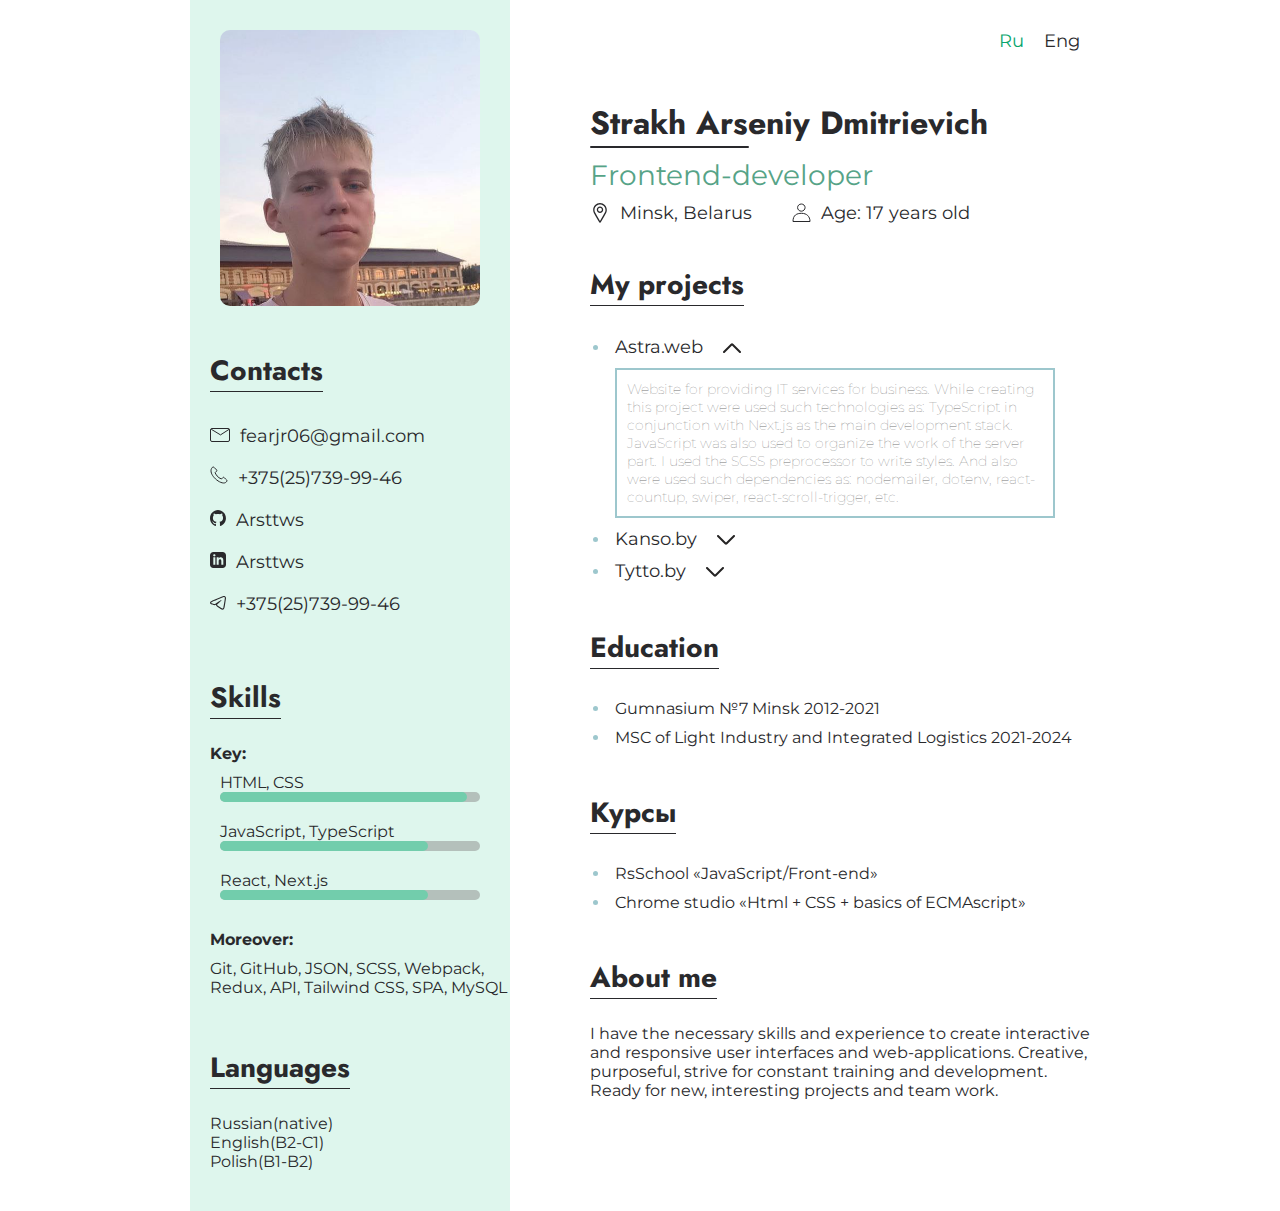
==== eng.html @ f15cf505 "feat: add english page" ====
<!DOCTYPE html>
<html lang="en">
<head>
  <meta charset="UTF-8">
  <meta name="viewport" content="width=device-width, initial-scale=1.0">
  <title>Document</title>
  <link rel="stylesheet" href="style.css">
</head>
<body>
  <div class="wrapper">
    <div class="main">
      <div class="left-side">
        <div class="image">
          <img src="imgs/photo.jpg" alt="img">
        </div>
        <div class="contacts">
          <h2>Contacts</h2>
          <p><img src="imgs/mail.svg" alt=""><a href="mailto:fearjr06@gmail.com">fearjr06@gmail.com</a></p>
          <p><img src="imgs/phone.svg" alt=""><a href="tel: +375257399946">+375(25)739-99-46</a></p>
          <p><img src="imgs/github.svg" alt=""><a href="https://github.com/Arsttws">Arsttws</a></p>
          <p><img src="imgs/linked.svg" alt=""><a href="https://www.linkedin.com/in/arsttws/">Arsttws</a></p>
          <p><img src="imgs/tg.svg" alt=""><a href="https://t.me/arsttws">+375(25)739-99-46</a></p>
        </div>
        <div class="skills">
          <h2>Skills</h2>
          <p><b>Key:</b></p>
          <div class="langs">
            <div class="skill">
              <p>HTML, CSS</p>
              <div class="bar-container">
                <div class="progress" style="width: 95%;"></div>
              </div>
            </div>
            <div class="skill">
              <p>JavaScript, TypeScript</p>
              <div class="bar-container">
                <div class="progress" style="width: 80%;"></div>
              </div>
            </div>
            <div class="skill" style="margin-bottom: 20px;">
              <p>React, Next.js</p>
              <div class="bar-container">
                <div class="progress" style="width: 80%;"></div>
              </div>
            </div>
            <div class="other-skills">
              <p style="margin-bottom: 10px;"><b>Moreover:</b></p>
              <p>Git, GitHub, JSON, SCSS,
                Webpack, Redux, API,
                Tailwind CSS, SPA, MySQL</p>
            </div>
          </div>
        </div>
        <div class="languages">
          <h2>Languages</h2>
          <p>Russian(native)<br>
            English(B2-C1)<br>
            Polish(B1-B2)</p>
        </div>
      </div>
      <div class="right-side">
        <div class="change-lang">
          <a href="/" class="active-page-language">Ru</a>
          <a href="eng.html">Eng</p>
        </div>
        <div class="about">
          <div class="name">
            <h2>Strakh Arseniy Dmitrievich</h2>
          </div>
          <p class="employment">Frontend-developer</p>
          <div class="additional">
            <div class="location">
              <img src="imgs/location.svg" alt="location">
              <p>Minsk, Belarus</p>
            </div>
            <div class="age">
              <img src="imgs/age.svg" alt="age">
              <p>Age: 17 years old</p>
            </div>
          </div>
        </div>
        <div class="projects">
          <h2>My projects</h2>
          <ul>
            <li><span><a href="https://e-astra-web.vercel.app/" target="_blank">Astra.web</a></span><span class="project-info pi1 active"><img src="imgs/arrow.svg" alt="arrow"></span>
              <div class="project-description pd1 active">
                <p>Website for providing IT services for business. While creating this project were used such technologies as:
                    TypeScript in conjunction with Next.js as the main development stack.
                    JavaScript was also used to organize the work of the server part.
                    I used the SCSS preprocessor to write styles.
                    And also were used such dependencies as: nodemailer, dotenv, react-countup, swiper, react-scroll-trigger, etc.
                </p>  
              </div>
            </li>
            <li><span><a href="https://kanso.by" target="_blank">Kanso.by</a></span><span class="project-info pi2"><img src="imgs/arrow.svg" alt="arrow"></span>
              <div class="project-description pd2">
                <p>
                Participated in the development of a sushi-bar website using CMS WordPress.
                My responsibilities included editing website pages
                and product cards, changing the appearance and
                page information using CSS and JS,
                finding and eliminating errors in the operation of the site.
                </p>  
              </div>
            </li>
            <li><span><a href="https://tytto.by" target="_blank">Tytto.by</a></span><span class="project-info pi3"><img src="imgs/arrow.svg" alt="arrow"></span>
              <div class="project-description pd3">
                <p>Participated in the development of an online children's clothing store using CMS WordPress.
                    My responsibilities included editing website pages
                    and product cards, changing the appearance and
                    page information using CSS and JS,
                    finding and eliminating errors in the operation of the site.
                </p>  
              </div>
          </ul>
        </div>
        <div class="education">
          <h2>Education</h2>
          <ul>
            <li><span>Gumnasium №7 Minsk 2012-2021</span></li>
            <li><span>MSC of Light Industry and Integrated Logistics 2021-2024</span></li>
          </ul>
        </div>
        <div class="courses">
          <h2>Курсы</h2>
          <ul>
            <li><span>RsSchool «JavaScript/Front-end»</span></li>
            <li><span>Chrome studio «Html + CSS + basics of ECMAscript»</span></li>
          </ul>
        </div>
        <div class="about-myself">
          <h2>About me</h2>
          <p>
            I have the necessary skills and experience to create
interactive and responsive user interfaces
and web-applications.
Creative, purposeful, strive for constant
training and development.
Ready for new, interesting projects and team work.
          </p>
        </div>
      </div>
    </div>
  </div>
  <script src="main.js"></script>
</body>
</html>
---- style.css ----
@import url('https://fonts.googleapis.com/css2?family=Montserrat&display=swap');
@import url('https://fonts.googleapis.com/css2?family=Jost&display=swap');
:root {
    --headline-text-color: rgba(80, 155, 165, 0.562);
    --headline-text-size: 28px;
    --light-green: #7edab849;
    --bright-green: #09A56D;
  }

*{
    margin: 0;
    padding: 0;
    box-sizing: border-box;
    outline: 0;
    font-family: 'Montserrat', sans-serif;
    color: #29292C;
}
h2{
    font-size: var(--headline-text-size);
    font-family: 'Jost', sans-serif;
    width: fit-content;
    margin-bottom: 25px;
}
h2::after{
    content: '';
    display: flex;
    width: 100%;
    height: 1px;
    background: #29292C;
}
a{
    font-size: 18px;
    text-decoration: none;
}
a:hover{
    color: var(--bright-green);
}
.wrapper{
    max-width: 900px;
    width: 100%;
    margin: 0 auto;
}
.main{
    display: flex;
}
.contacts p img{
    margin-right: 10px;
}
.employment{
    margin-bottom: 10px;
    font-size: 28px;
    color: #56A387;
}
.about{
    margin-top: 100px;
}
.name h2{
    font-size: 32px;
    margin-bottom: 10px;
}
.name h2::after{
    width: 40%;
    height: 2px;
    border-radius: 2px;
}
.additional, .additional div{
    display: flex;
}
.additional div img{
    margin-right: 10px;
}
.additional div:first-child{
    margin-right: 40px;
}
.info{
    max-width: 500px;
    margin-bottom: 60px;
    margin-top: 40px;
}
/* .info p{
    color: #a4a4a4;
} */
ul li{
    color: var(--headline-text-color);
    padding: 5px;
    margin-left: 20px;
}
ul li span a{
    text-decoration: none;
}
ul li span a:hover{
    color: var(--headline-text-color);
}
.left-side{
    background-color: #7edab841;
    max-width: 320px;
    padding-left: 20px;
    padding-top: 30px;
}
.left-side .image img{
    max-width: 260px;
    border-radius:10px;
}
.left-side .image{
    margin-bottom: 40px;
    margin-left: 10px;
}
.contacts p{
    font-size: var(--headline-text-size);
    color: var(--headline-text-color);
    font-family: josefin;
    margin-bottom: 10px;
}
.contacts{
    margin-bottom: 60px;
}
.bar-container{
    width: 260px;
    background-color: #8B8B8B;
    opacity: .5;
    height: 10px;
    border-radius: 5px;
    position: relative;
}
.progress{
    position: absolute;
    background-color: var(--bright-green);
    height: 10px;
    border-radius: 5px;
}
.skill{
    padding: 10px;
}
.projects{
    margin-bottom: 40px;
    margin-top: 40px;
}
.education{
    margin-bottom: 40px;
}
.courses{
    margin-bottom: 40px;
}
.languages{
    margin-top: 50px;
    margin-bottom: 40px;
}
.languages .lang{
    padding: 10px;
}
.project-info{
    margin-left: 20px;
    cursor: pointer;
}
.project-info:hover img{
    transform: scale(1.2);
}
.project-description{
    display: none;
    margin-top: 10px;
    border: 2px solid var(--headline-text-color);
    max-width: 440px;
    transition: all .3s ease-in-out;
}
.project-description.active{
    display: block;
}
.project-description p{
    padding: 10px;
    font-size: 14px;
    color: #757575;
    font-family: Montserrat;
    font-weight: 100;
}
.project-description p ul li{
    font-size: 14px;
    color: #757575;
    font-family: Montserrat;
    font-weight: 100;
}
.project-info.active img{
    transform: rotate(180deg);
}
.right-side{
    margin-right: 0;
    margin-left: auto;
    padding-left: 50px;
    position: relative;
}
.change-lang{
    display: flex;
    position: absolute;
    right: 0;
    top: 20px;
}
.change-lang a{
    padding: 10px;
}
.active-page-language{
    color: var(--bright-green);
}
.about-myself{
    max-width: 500px;
}
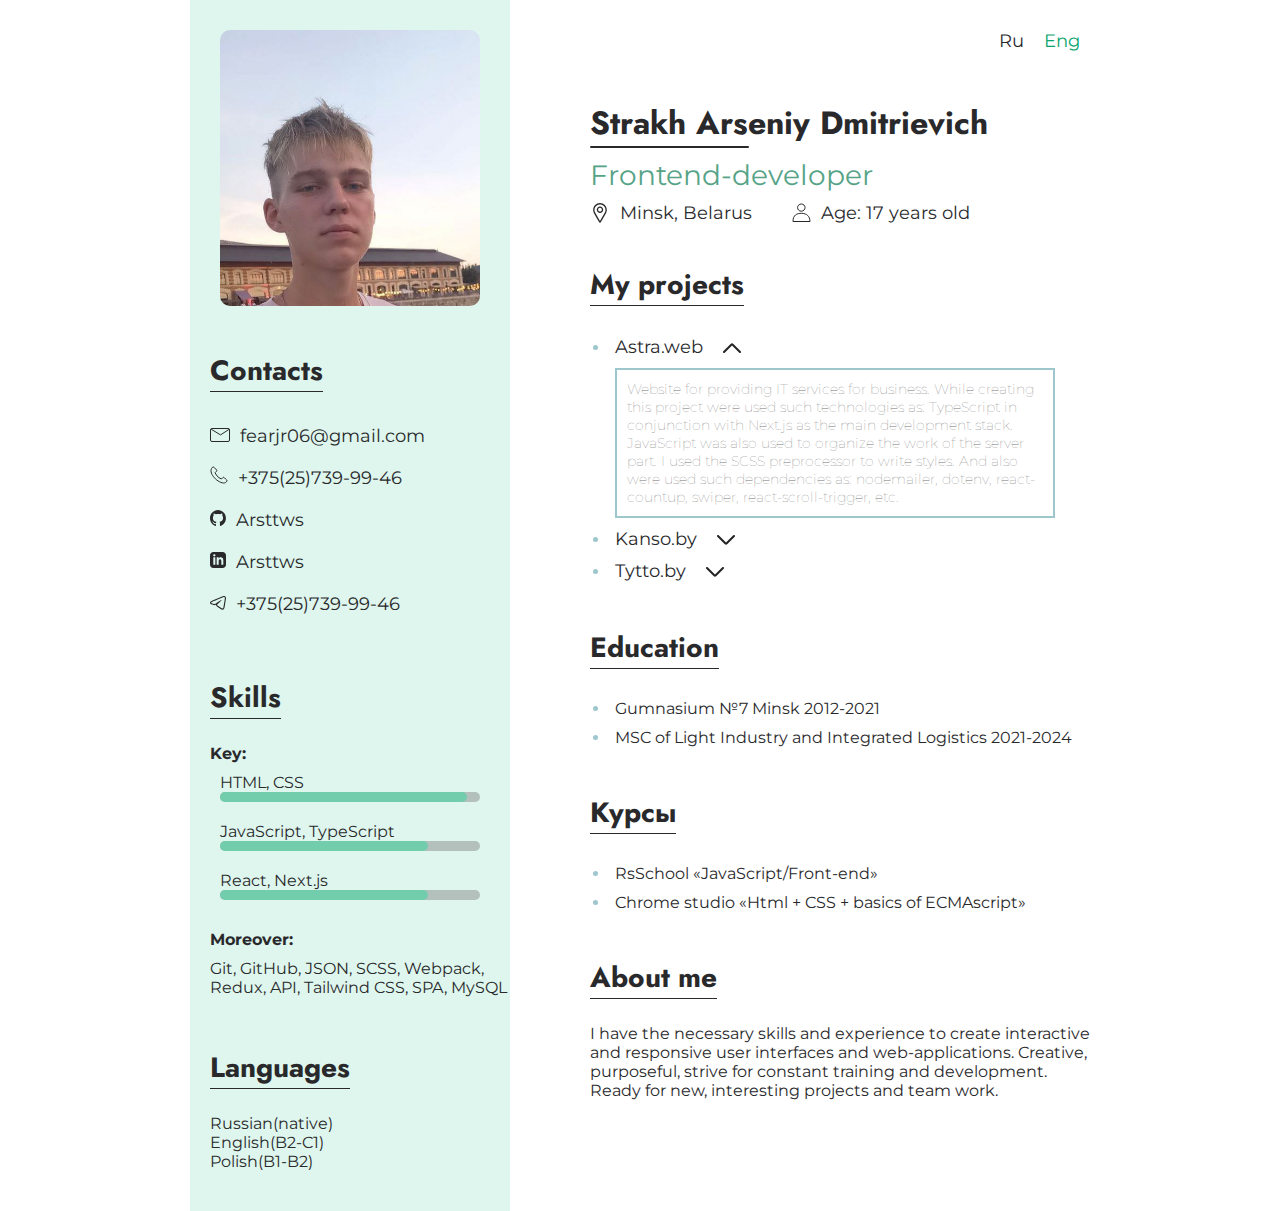
==== commit 15cdab5c: "feat: fix language control" ====
--- a/eng.html
+++ b/eng.html
@@ -57,11 +57,11 @@
             English(B2-C1)<br>
             Polish(B1-B2)</p>
         </div>
-      </div>
+      </div>  
       <div class="right-side">
         <div class="change-lang">
-          <a href="/" class="active-page-language">Ru</a>
-          <a href="eng.html">Eng</p>
+          <a href="https://arsttws.github.io/cv">Ru</a>
+          <a class="active-page-language" href="/">Eng</p>
         </div>
         <div class="about">
           <div class="name">
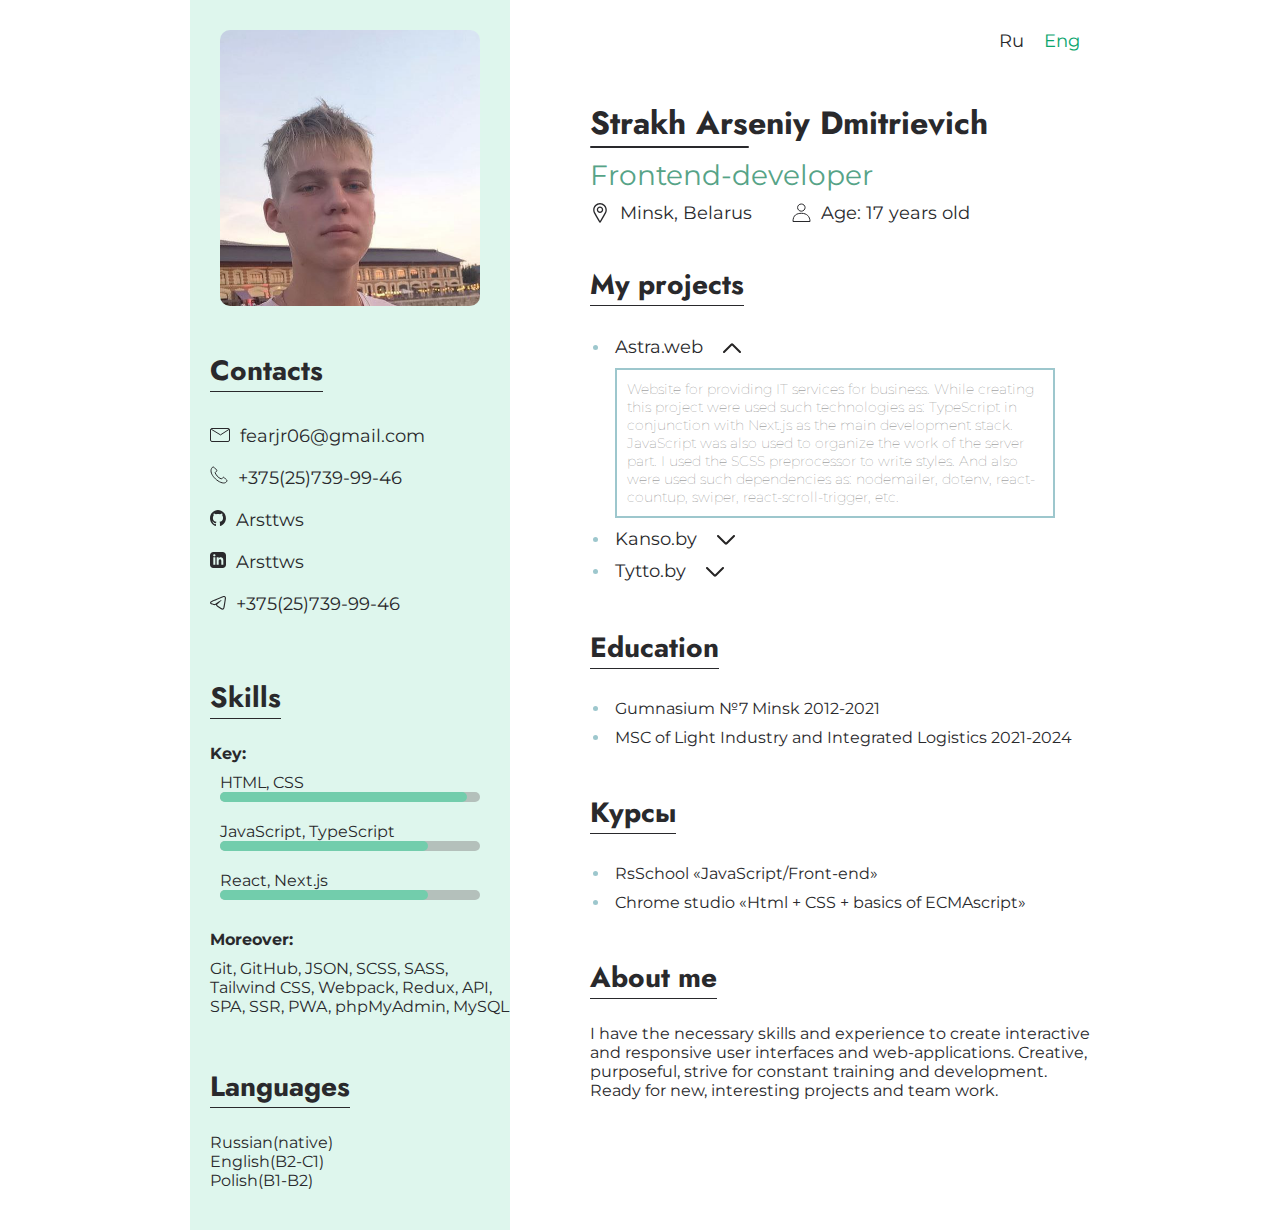
==== commit 78d5888d: "feat: add skills" ====
--- a/eng.html
+++ b/eng.html
@@ -46,8 +46,10 @@
             <div class="other-skills">
               <p style="margin-bottom: 10px;"><b>Moreover:</b></p>
               <p>Git, GitHub, JSON, SCSS,
-                Webpack, Redux, API,
-                Tailwind CSS, SPA, MySQL</p>
+                SASS, Tailwind CSS, Webpack,
+                Redux, API, SPA, SSR, PWA,
+                phpMyAdmin, MySQL
+              </p>
             </div>
           </div>
         </div>
@@ -60,7 +62,7 @@
       </div>  
       <div class="right-side">
         <div class="change-lang">
-          <a href="https://arsttws.github.io/cv">Ru</a>
+          <a href="https://arsttws.github.io/cv/">Ru</a>
           <a class="active-page-language" href="/">Eng</p>
         </div>
         <div class="about">
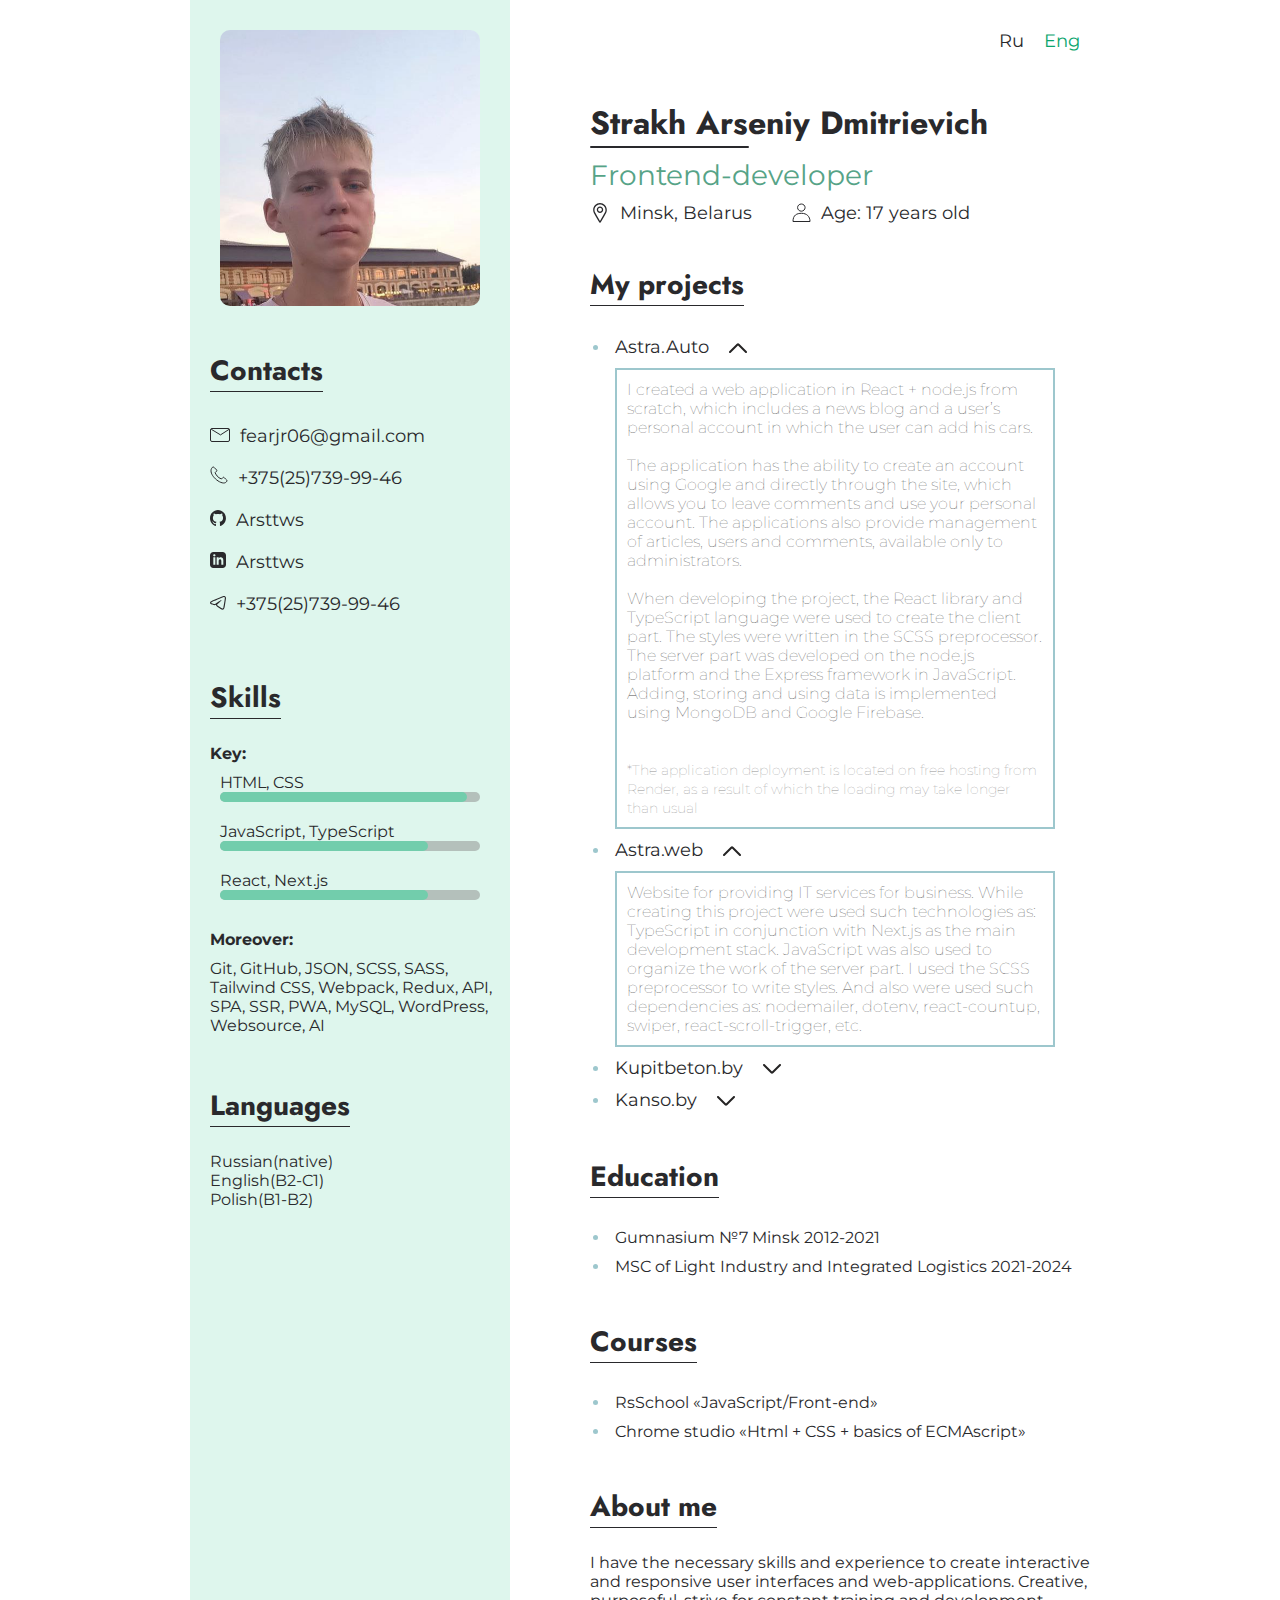
==== commit 693024da: "feat: change eng version" ====
--- a/eng.html
+++ b/eng.html
@@ -48,7 +48,7 @@
               <p>Git, GitHub, JSON, SCSS,
                 SASS, Tailwind CSS, Webpack,
                 Redux, API, SPA, SSR, PWA,
-                phpMyAdmin, MySQL
+                MySQL, WordPress, Websource, AI
               </p>
             </div>
           </div>
@@ -84,6 +84,19 @@
         <div class="projects">
           <h2>My projects</h2>
           <ul>
+            <li><span><a href="https://astra-auto.onrender.com/" target="_blank">Astra.Auto</a></span><span class="project-info pi1 active"><img src="imgs/arrow.svg" alt="arrow"></span>
+              <div class="project-description pd1 active">
+                <p>
+                  I created a web application in React + node.js  from scratch, which includes a news blog and a user’s personal account in which the user can add his cars.<br><br>The application has the ability to create an account using Google and directly through the site, which allows you to leave comments and use your personal account.
+                  The applications also provide management of articles, users and comments, available only to administrators.<br><br>
+                  When developing the project, the React library and TypeScript language were used to create the client part. The styles were written in the SCSS preprocessor.
+                  The server part was developed on the node.js platform and the Express framework in JavaScript. Adding, storing and using data is implemented using MongoDB and Google Firebase.
+                   <br>
+                   <br><br>
+                  <span style="color: #8f8f8f; font-size: 14px;">*The application deployment is located on free hosting from Render, as a result of which the loading may take longer than usual</span>
+                </p>  
+              </div>
+            </li>
             <li><span><a href="https://e-astra-web.vercel.app/" target="_blank">Astra.web</a></span><span class="project-info pi1 active"><img src="imgs/arrow.svg" alt="arrow"></span>
               <div class="project-description pd1 active">
                 <p>Website for providing IT services for business. While creating this project were used such technologies as:
@@ -91,6 +104,13 @@
                     JavaScript was also used to organize the work of the server part.
                     I used the SCSS preprocessor to write styles.
                     And also were used such dependencies as: nodemailer, dotenv, react-countup, swiper, react-scroll-trigger, etc.
+                </p>  
+              </div>
+            </li>
+            <li><span><a href="https://test.unicars.by" target="_blank">Kupitbeton.by</a></span><span class="project-info pi3"><img src="imgs/arrow.svg" alt="arrow"></span>
+              <div class="project-description pd3">
+                <p>            
+                  The project is an online platform that combines services for the delivery and production of concrete. Users can easily order various types of concrete and mortars, indicating the required volume, composition and delivery distance through the website. The platform has a convenient catalog of services, where users can familiarize themselves with the available options and choose the best one for their needs.<br> The store design is adapted for easy use on various devices, making it accessible to users with mobile devices. The development was based on PHP, JavaScript, HTML and CSS technologies to ensure the functionality and attractive appearance of the web application. CMS Websource is used as a platform for site administration, allowing you to easily and quickly make changes and manage functionality.
                 </p>  
               </div>
             </li>
@@ -105,15 +125,6 @@
                 </p>  
               </div>
             </li>
-            <li><span><a href="https://tytto.by" target="_blank">Tytto.by</a></span><span class="project-info pi3"><img src="imgs/arrow.svg" alt="arrow"></span>
-              <div class="project-description pd3">
-                <p>Participated in the development of an online children's clothing store using CMS WordPress.
-                    My responsibilities included editing website pages
-                    and product cards, changing the appearance and
-                    page information using CSS and JS,
-                    finding and eliminating errors in the operation of the site.
-                </p>  
-              </div>
           </ul>
         </div>
         <div class="education">
@@ -124,7 +135,7 @@
           </ul>
         </div>
         <div class="courses">
-          <h2>Курсы</h2>
+          <h2>Courses</h2>
           <ul>
             <li><span>RsSchool «JavaScript/Front-end»</span></li>
             <li><span>Chrome studio «Html + CSS + basics of ECMAscript»</span></li>
--- a/style.css
+++ b/style.css
@@ -1,204 +1,205 @@
-@import url('https://fonts.googleapis.com/css2?family=Montserrat&display=swap');
-@import url('https://fonts.googleapis.com/css2?family=Jost&display=swap');
+@import url("https://fonts.googleapis.com/css2?family=Montserrat&display=swap");
+@import url("https://fonts.googleapis.com/css2?family=Jost&display=swap");
 :root {
-    --headline-text-color: rgba(80, 155, 165, 0.562);
-    --headline-text-size: 28px;
-    --light-green: #7edab849;
-    --bright-green: #09A56D;
-  }
+  --headline-text-color: rgba(80, 155, 165, 0.562);
+  --headline-text-size: 28px;
+  --light-green: #7edab849;
+  --bright-green: #09a56d;
+}
 
-*{
-    margin: 0;
-    padding: 0;
-    box-sizing: border-box;
-    outline: 0;
-    font-family: 'Montserrat', sans-serif;
-    color: #29292C;
-}
-h2{
-    font-size: var(--headline-text-size);
-    font-family: 'Jost', sans-serif;
-    width: fit-content;
-    margin-bottom: 25px;
-}
-h2::after{
-    content: '';
-    display: flex;
-    width: 100%;
-    height: 1px;
-    background: #29292C;
-}
-a{
-    font-size: 18px;
-    text-decoration: none;
-}
-a:hover{
-    color: var(--bright-green);
-}
-.wrapper{
-    max-width: 900px;
-    width: 100%;
-    margin: 0 auto;
-}
-.main{
-    display: flex;
-}
-.contacts p img{
-    margin-right: 10px;
-}
-.employment{
-    margin-bottom: 10px;
-    font-size: 28px;
-    color: #56A387;
-}
-.about{
-    margin-top: 100px;
-}
-.name h2{
-    font-size: 32px;
-    margin-bottom: 10px;
-}
-.name h2::after{
-    width: 40%;
-    height: 2px;
-    border-radius: 2px;
-}
-.additional, .additional div{
-    display: flex;
-}
-.additional div img{
-    margin-right: 10px;
-}
-.additional div:first-child{
-    margin-right: 40px;
-}
-.info{
-    max-width: 500px;
-    margin-bottom: 60px;
-    margin-top: 40px;
+* {
+  margin: 0;
+  padding: 0;
+  box-sizing: border-box;
+  outline: 0;
+  font-family: "Montserrat", sans-serif;
+  color: #29292c;
+}
+h2 {
+  font-size: var(--headline-text-size);
+  font-family: "Jost", sans-serif;
+  width: fit-content;
+  margin-bottom: 25px;
+}
+h2::after {
+  content: "";
+  display: flex;
+  width: 100%;
+  height: 1px;
+  background: #29292c;
+}
+a {
+  font-size: 18px;
+  text-decoration: none;
+}
+a:hover {
+  color: var(--bright-green);
+}
+.wrapper {
+  max-width: 900px;
+  width: 100%;
+  margin: 0 auto;
+}
+.main {
+  display: flex;
+}
+.contacts p img {
+  margin-right: 10px;
+}
+.employment {
+  margin-bottom: 10px;
+  font-size: 28px;
+  color: #56a387;
+}
+.about {
+  margin-top: 100px;
+}
+.name h2 {
+  font-size: 32px;
+  margin-bottom: 10px;
+}
+.name h2::after {
+  width: 40%;
+  height: 2px;
+  border-radius: 2px;
+}
+.additional,
+.additional div {
+  display: flex;
+}
+.additional div img {
+  margin-right: 10px;
+}
+.additional div:first-child {
+  margin-right: 40px;
+}
+.info {
+  max-width: 500px;
+  margin-bottom: 60px;
+  margin-top: 40px;
 }
 /* .info p{
     color: #a4a4a4;
 } */
-ul li{
-    color: var(--headline-text-color);
-    padding: 5px;
-    margin-left: 20px;
-}
-ul li span a{
-    text-decoration: none;
-}
-ul li span a:hover{
-    color: var(--headline-text-color);
-}
-.left-side{
-    background-color: #7edab841;
-    max-width: 320px;
-    padding-left: 20px;
-    padding-top: 30px;
-}
-.left-side .image img{
-    max-width: 260px;
-    border-radius:10px;
-}
-.left-side .image{
-    margin-bottom: 40px;
-    margin-left: 10px;
-}
-.contacts p{
-    font-size: var(--headline-text-size);
-    color: var(--headline-text-color);
-    font-family: josefin;
-    margin-bottom: 10px;
-}
-.contacts{
-    margin-bottom: 60px;
-}
-.bar-container{
-    width: 260px;
-    background-color: #8B8B8B;
-    opacity: .5;
-    height: 10px;
-    border-radius: 5px;
-    position: relative;
-}
-.progress{
-    position: absolute;
-    background-color: var(--bright-green);
-    height: 10px;
-    border-radius: 5px;
-}
-.skill{
-    padding: 10px;
-}
-.projects{
-    margin-bottom: 40px;
-    margin-top: 40px;
-}
-.education{
-    margin-bottom: 40px;
-}
-.courses{
-    margin-bottom: 40px;
-}
-.languages{
-    margin-top: 50px;
-    margin-bottom: 40px;
-}
-.languages .lang{
-    padding: 10px;
-}
-.project-info{
-    margin-left: 20px;
-    cursor: pointer;
-}
-.project-info:hover img{
-    transform: scale(1.2);
-}
-.project-description{
-    display: none;
-    margin-top: 10px;
-    border: 2px solid var(--headline-text-color);
-    max-width: 440px;
-    transition: all .3s ease-in-out;
-}
-.project-description.active{
-    display: block;
-}
-.project-description p{
-    padding: 10px;
-    font-size: 14px;
-    color: #757575;
-    font-family: Montserrat;
-    font-weight: 100;
-}
-.project-description p ul li{
-    font-size: 14px;
-    color: #757575;
-    font-family: Montserrat;
-    font-weight: 100;
-}
-.project-info.active img{
-    transform: rotate(180deg);
-}
-.right-side{
-    margin-right: 0;
-    margin-left: auto;
-    padding-left: 50px;
-    position: relative;
-}
-.change-lang{
-    display: flex;
-    position: absolute;
-    right: 0;
-    top: 20px;
-}
-.change-lang a{
-    padding: 10px;
-}
-.active-page-language{
-    color: var(--bright-green);
-}
-.about-myself{
-    max-width: 500px;
-}+ul li {
+  color: var(--headline-text-color);
+  padding: 5px;
+  margin-left: 20px;
+}
+ul li span a {
+  text-decoration: none;
+}
+ul li span a:hover {
+  color: var(--headline-text-color);
+}
+.left-side {
+  background-color: #7edab841;
+  max-width: 320px;
+  padding-left: 20px;
+  padding-top: 30px;
+}
+.left-side .image img {
+  max-width: 260px;
+  border-radius: 10px;
+}
+.left-side .image {
+  margin-bottom: 40px;
+  margin-left: 10px;
+}
+.contacts p {
+  font-size: var(--headline-text-size);
+  color: var(--headline-text-color);
+  font-family: josefin;
+  margin-bottom: 10px;
+}
+.contacts {
+  margin-bottom: 60px;
+}
+.bar-container {
+  width: 260px;
+  background-color: #8b8b8b;
+  opacity: 0.5;
+  height: 10px;
+  border-radius: 5px;
+  position: relative;
+}
+.progress {
+  position: absolute;
+  background-color: var(--bright-green);
+  height: 10px;
+  border-radius: 5px;
+}
+.skill {
+  padding: 10px;
+}
+.projects {
+  margin-bottom: 40px;
+  margin-top: 40px;
+}
+.education {
+  margin-bottom: 40px;
+}
+.courses {
+  margin-bottom: 40px;
+}
+.languages {
+  margin-top: 50px;
+  margin-bottom: 40px;
+}
+.languages .lang {
+  padding: 10px;
+}
+.project-info {
+  margin-left: 20px;
+  cursor: pointer;
+}
+.project-info:hover img {
+  transform: scale(1.2);
+}
+.project-description {
+  display: none;
+  margin-top: 10px;
+  border: 2px solid var(--headline-text-color);
+  max-width: 440px;
+  transition: all 0.3s ease-in-out;
+}
+.project-description.active {
+  display: block;
+}
+.project-description p {
+  padding: 10px;
+  font-size: 16px;
+  color: #4e4e4e;
+  font-family: Montserrat;
+  font-weight: 100;
+}
+.project-description p ul li {
+  font-size: 14px;
+  color: #4e4e4e;
+  font-family: Montserrat;
+  font-weight: 100;
+}
+.project-info.active img {
+  transform: rotate(180deg);
+}
+.right-side {
+  margin-right: 0;
+  margin-left: auto;
+  padding-left: 50px;
+  position: relative;
+}
+.change-lang {
+  display: flex;
+  position: absolute;
+  right: 0;
+  top: 20px;
+}
+.change-lang a {
+  padding: 10px;
+}
+.active-page-language {
+  color: var(--bright-green);
+}
+.about-myself {
+  max-width: 500px;
+}
